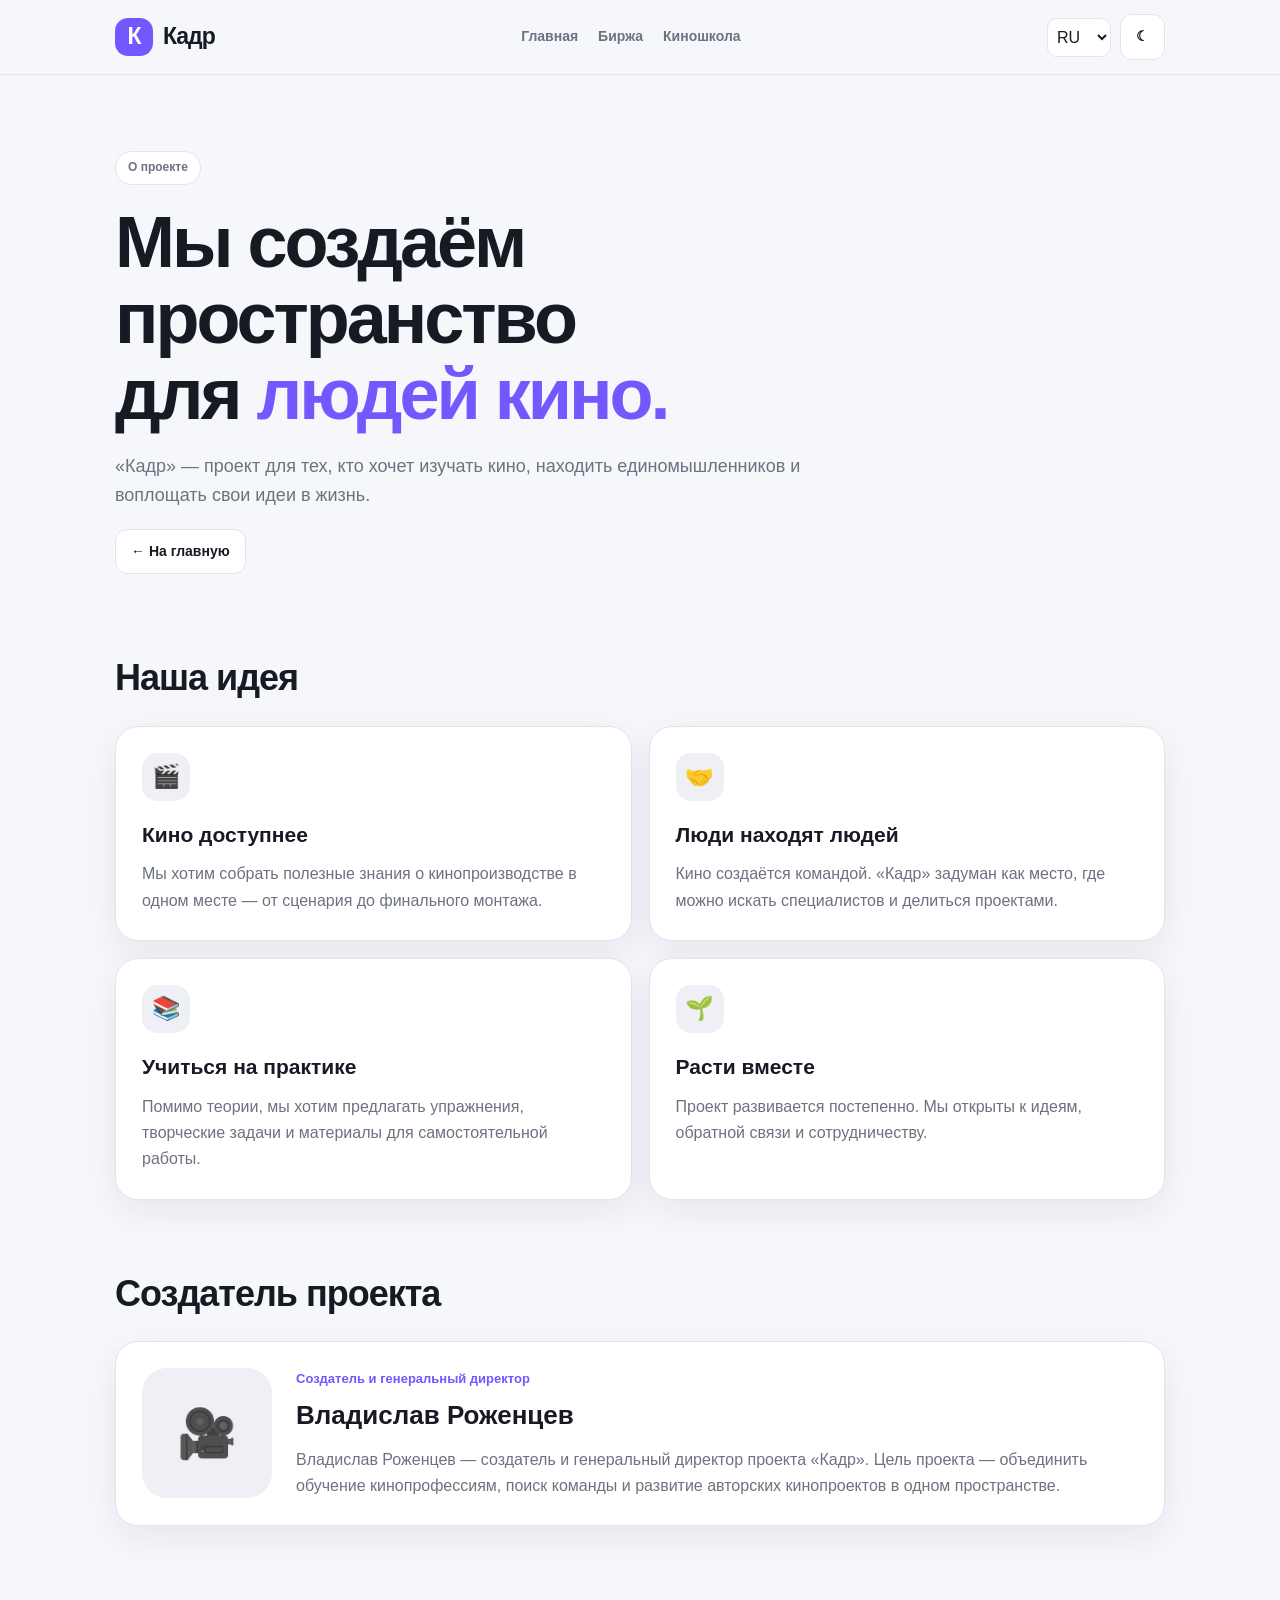
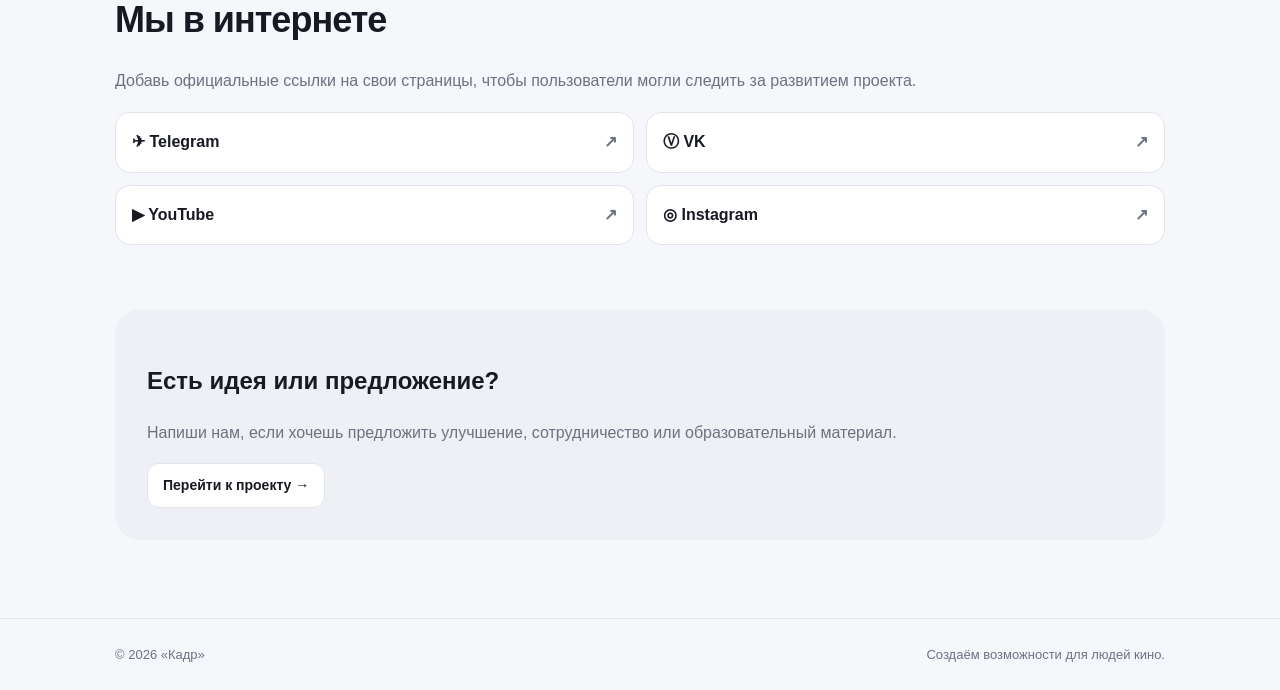
==== about.html @ e229cff6 "Create about.html" ====
<!DOCTYPE html>
<html lang="ru">
<head>
  <meta charset="UTF-8">
  <meta name="viewport" content="width=device-width, initial-scale=1.0">
  <meta name="theme-color" content="#f6f7fb">
  <meta name="description" content="Кадр — проект для людей, которые любят кино и хотят создавать его вместе.">
  <title>О проекте — Кадр</title>

  <style>
    :root {
      --bg: #f6f7fb;
      --surface: #fff;
      --surface2: #eef0f6;
      --text: #171923;
      --muted: #6c7280;
      --line: #e1e4ec;
      --accent: #7357ff;
      --shadow: 0 12px 35px rgba(29,32,50,.07);
    }

    body.dark {
      --bg: #111218;
      --surface: #1a1c25;
      --surface2: #242632;
      --text: #f5f5fa;
      --muted: #a5a8b8;
      --line: #303341;
      --accent: #a092ff;
      --shadow: 0 12px 35px rgba(0,0,0,.2);
    }

    * { box-sizing: border-box; }

    html { scroll-behavior: smooth; }

    body {
      margin: 0;
      background: var(--bg);
      color: var(--text);
      font-family: Inter, -apple-system, BlinkMacSystemFont, "Segoe UI",
        Roboto, Arial, sans-serif;
      line-height: 1.65;
      transition: background .2s, color .2s;
    }

    a { color: inherit; text-decoration: none; }

    button, select { font: inherit; cursor: pointer; }

    .container {
      width: min(1050px, calc(100% - 32px));
      margin: 0 auto;
    }

    header {
      position: sticky;
      top: 0;
      z-index: 10;
      background: var(--bg);
      border-bottom: 1px solid var(--line);
    }

    .nav {
      min-height: 74px;
      display: flex;
      justify-content: space-between;
      align-items: center;
      gap: 16px;
    }

    .brand {
      display: flex;
      align-items: center;
      gap: 10px;
      font-size: 23px;
      font-weight: 850;
      letter-spacing: -1px;
    }

    .brand-icon {
      display: grid;
      place-items: center;
      width: 38px;
      height: 38px;
      background: var(--accent);
      color: white;
      border-radius: 13px;
    }

    .nav-right {
      display: flex;
      align-items: center;
      gap: 9px;
    }

    .nav-links {
      display: flex;
      align-items: center;
      gap: 20px;
      color: var(--muted);
      font-size: 14px;
      font-weight: 650;
    }

    .nav-links a:hover, .social-link:hover { color: var(--accent); }

    .button {
      display: inline-flex;
      align-items: center;
      justify-content: center;
      gap: 7px;
      padding: 10px 15px;
      border: 1px solid var(--line);
      border-radius: 12px;
      background: var(--surface);
      color: var(--text);
      font-size: 14px;
      font-weight: 750;
    }

    .button:hover { border-color: var(--accent); }

    .language {
      max-width: 80px;
      padding: 9px 5px;
      background: var(--surface);
      color: var(--text);
      border: 1px solid var(--line);
      border-radius: 10px;
    }

    .hero { padding: 76px 0 48px; }

    .eyebrow {
      display: inline-block;
      padding: 6px 12px;
      border: 1px solid var(--line);
      background: var(--surface);
      border-radius: 100px;
      color: var(--muted);
      font-size: 12px;
      font-weight: 800;
    }

    h1 {
      margin: 19px 0;
      max-width: 800px;
      font-size: clamp(40px, 7vw, 72px);
      line-height: 1.06;
      letter-spacing: -3px;
    }

    .accent { color: var(--accent); }

    .lead {
      max-width: 690px;
      color: var(--muted);
      font-size: 18px;
    }

    section { padding: 26px 0 38px; }

    .section-title {
      margin: 0 0 18px;
      font-size: clamp(26px, 4vw, 36px);
      letter-spacing: -1px;
    }

    .grid {
      display: grid;
      grid-template-columns: repeat(2, minmax(0,1fr));
      gap: 17px;
    }

    .card {
      padding: 26px;
      border: 1px solid var(--line);
      border-radius: 23px;
      background: var(--surface);
      box-shadow: var(--shadow);
    }

    .card h3 { margin: 0 0 9px; font-size: 21px; }

    .card p {
      color: var(--muted);
      margin: 0;
    }

    .icon {
      display: grid;
      place-items: center;
      width: 48px;
      height: 48px;
      margin-bottom: 17px;
      border-radius: 15px;
      background: var(--surface2);
      font-size: 23px;
    }

    .founder {
      display: grid;
      grid-template-columns: 130px 1fr;
      gap: 24px;
      align-items: start;
    }

    .portrait-placeholder {
      display: grid;
      place-items: center;
      width: 130px;
      height: 130px;
      border-radius: 25px;
      background: var(--surface2);
      font-size: 48px;
    }

    .role {
      color: var(--accent);
      font-size: 13px;
      font-weight: 800;
    }

    .founder h3 { margin: 4px 0 10px; font-size: 26px; }

    .social-list {
      display: grid;
      grid-template-columns: repeat(2, minmax(0,1fr));
      gap: 12px;
      margin-top: 18px;
    }

    .social-link {
      display: flex;
      align-items: center;
      justify-content: space-between;
      gap: 12px;
      padding: 16px;
      border: 1px solid var(--line);
      border-radius: 15px;
      background: var(--surface);
      font-weight: 750;
      transition: border-color .2s;
    }

    .social-link:hover { border-color: var(--accent); }

    .social-link span:last-child { color: var(--muted); }

    .contact-box {
      padding: 32px;
      border-radius: 25px;
      background: var(--surface2);
    }

    .contact-box p { color: var(--muted); }

    footer {
      margin-top: 40px;
      padding: 25px 0;
      border-top: 1px solid var(--line);
      color: var(--muted);
      font-size: 13px;
    }

    .footer-row {
      display: flex;
      justify-content: space-between;
      flex-wrap: wrap;
      gap: 12px;
    }

    @media(max-width:720px) {
      .nav-links { display: none; }
      .hero { padding-top: 46px; }
      h1 { letter-spacing: -1.7px; }
      .grid { grid-template-columns: 1fr; }
      .founder { grid-template-columns: 1fr; }
      .social-list { grid-template-columns: 1fr; }
      .portrait-placeholder { width: 100px; height: 100px; }
      .card { padding: 21px; }
    }
  </style>
</head>

<body>
  <header>
    <div class="container nav">
      <a class="brand" href="index.html">
        <span class="brand-icon">К</span>
        <span>Кадр</span>
      </a>

      <nav class="nav-links">
        <a href="index.html" data-i18n="home">Главная</a>
        <a href="index.html#market" data-i18n="market">Биржа</a>
        <a href="academy.html" data-i18n="academy">Киношкола</a>
      </nav>

      <div class="nav-right">
        <select id="language" class="language" aria-label="Language">
          <option value="ru">RU</option>
          <option value="en">EN</option>
          <option value="zh">中文</option>
        </select>
        <button class="button" id="themeButton" aria-label="Change theme">☾</button>
      </div>
    </div>
  </header>

  <main>
    <section class="hero">
      <div class="container">
        <span class="eyebrow" data-i18n="eyebrow">О проекте</span>
        <h1 data-i18n="title">Мы создаём пространство<br>для <span class="accent">людей кино.</span></h1>
        <p class="lead" data-i18n="lead">
          «Кадр» — проект для тех, кто хочет изучать кино, находить единомышленников и воплощать свои идеи в жизнь.
        </p>
        <a href="index.html" class="button" data-i18n="back">← На главную</a>
      </div>
    </section>

    <section>
      <div class="container">
        <h2 class="section-title" data-i18n="missionTitle">Наша идея</h2>

        <div class="grid">
          <article class="card">
            <div class="icon">🎬</div>
            <h3 data-i18n="mission1Title">Кино доступнее</h3>
            <p data-i18n="mission1Text">
              Мы хотим собрать полезные знания о кинопроизводстве в одном месте — от сценария до финального монтажа.
            </p>
          </article>

          <article class="card">
            <div class="icon">🤝</div>
            <h3 data-i18n="mission2Title">Люди находят людей</h3>
            <p data-i18n="mission2Text">
              Кино создаётся командой. «Кадр» задуман как место, где можно искать специалистов и делиться проектами.
            </p>
          </article>

          <article class="card">
            <div class="icon">📚</div>
            <h3 data-i18n="mission3Title">Учиться на практике</h3>
            <p data-i18n="mission3Text">
              Помимо теории, мы хотим предлагать упражнения, творческие задачи и материалы для самостоятельной работы.
            </p>
          </article>

          <article class="card">
            <div class="icon">🌱</div>
            <h3 data-i18n="mission4Title">Расти вместе</h3>
            <p data-i18n="mission4Text">
              Проект развивается постепенно. Мы открыты к идеям, обратной связи и сотрудничеству.
            </p>
          </article>
        </div>
      </div>
    </section>

    <section>
      <div class="container">
        <h2 class="section-title" data-i18n="teamTitle">Создатель проекта</h2>

        <article class="card founder">
          <div class="portrait-placeholder" aria-hidden="true">🎥</div>

          <div>
            <div class="role" data-i18n="role">Создатель и генеральный директор</div>
            <h3>Владислав Роженцев</h3>
            <p data-i18n="founderText">
              Владислав Роженцев — создатель и генеральный директор проекта «Кадр». Цель проекта — объединить обучение кинопрофессиям, поиск команды и развитие авторских кинопроектов в одном пространстве.
            </p>
          </div>
        </article>
      </div>
    </section>

    <section>
      <div class="container">
        <h2 class="section-title" data-i18n="socialTitle">Мы в интернете</h2>
        <p style="color:var(--muted)" data-i18n="socialText">
          Добавь официальные ссылки на свои страницы, чтобы пользователи могли следить за развитием проекта.
        </p>

        <!-- ЗАМЕНИ ССЫЛКИ НИЖЕ НА СВОИ ОФИЦИАЛЬНЫЕ АККАУНТЫ -->
        <div class="social-list">
          <a class="social-link" href="https://t.me/rvkinos" target="_blank" rel="noopener noreferrer">
            <span>✈ Telegram</span><span>↗</span>
          </a>

          <a class="social-link" href="https://vk.com/" target="_blank" rel="noopener noreferrer">
            <span>Ⓥ VK</span><span>↗</span>
          </a>

          <a class="social-link" href="https://www.youtube.com/" target="_blank" rel="noopener noreferrer">
            <span>▶ YouTube</span><span>↗</span>
          </a>

          <a class="social-link" href="https://www.instagram.com/" target="_blank" rel="noopener noreferrer">
            <span>◎ Instagram</span><span>↗</span>
          </a>
        </div>
      </div>
    </section>

    <section>
      <div class="container">
        <div class="contact-box">
          <h2 data-i18n="contactTitle">Есть идея или предложение?</h2>
          <p data-i18n="contactText">
            Напиши нам, если хочешь предложить улучшение, сотрудничество или образовательный материал.
          </p>
          <a class="button" href="index.html" data-i18n="contactButton">Перейти к проекту →</a>
        </div>
      </div>
    </section>
  </main>

  <footer>
    <div class="container footer-row">
      <span>© <span id="year"></span> «Кадр»</span>
      <span data-i18n="footer">Создаём возможности для людей кино.</span>
    </div>
  </footer>

  <script>
    const translations = {
      ru: {
        home:"Главная", market:"Биржа", academy:"Киношкола",
        eyebrow:"О проекте",
        title:'Мы создаём пространство<br>для <span class="accent">людей кино.</span>',
        lead:"«Кадр» — проект для тех, кто хочет изучать кино, находить единомышленников и воплощать свои идеи в жизнь.",
        back:"← На главную",
        missionTitle:"Наша идея",
        mission1Title:"Кино доступнее",
        mission1Text:"Мы хотим собрать полезные знания о кинопроизводстве в одном месте — от сценария до финального монтажа.",
        mission2Title:"Люди находят людей",
        mission2Text:"Кино создаётся командой. «Кадр» задуман как место, где можно искать специалистов и делиться проектами.",
        mission3Title:"Учиться на практике",
        mission3Text:"Помимо теории, мы хотим предлагать упражнения, творческие задачи и материалы для самостоятельной работы.",
        mission4Title:"Расти вместе",
        mission4Text:"Проект развивается постепенно. Мы открыты к идеям, обратной связи и сотрудничеству.",
        teamTitle:"Создатель проекта",
        role:"Создатель и генеральный директор",
        founderText:"Владислав Роженцев — создатель и генеральный директор проекта «Кадр». Цель проекта — объединить обучение кинопрофессиям, поиск команды и развитие авторских кинопроектов в одном пространстве.",
        socialTitle:"Мы в интернете",
        socialText:"Добавь официальные ссылки на свои страницы, чтобы пользователи могли следить за развитием проекта.",
        contactTitle:"Есть идея или предложение?",
        contactText:"Напиши нам, если хочешь предложить улучшение, сотрудничество или образовательный материал.",
        contactButton:"Перейти к проекту →",
        footer:"Создаём возможности для людей кино."
      },
      en: {
        home:"Home", market:"Marketplace", academy:"Film Academy",
        eyebrow:"About the project",
        title:'A space made<br>for <span class="accent">filmmakers.</span>',
        lead:"Kadr is a project for people who want to learn filmmaking, meet collaborators, and bring their ideas to life.",
        back:"← Back home",
        missionTitle:"Our idea",
        mission1Title:"Make filmmaking accessible",
        mission1Text:"We want to bring useful filmmaking knowledge together in one place, from screenwriting to the final edit.",
        mission2Title:"People meet people",
        mission2Text:"Films are made by teams. Kadr aims to help people find specialists and share projects.",
        mission3Title:"Learn by doing",
        mission3Text:"Alongside theory, we want to offer exercises, creative challenges, and independent study materials.",
        mission4Title:"Grow together",
        mission4Text:"The project is growing step by step. We welcome ideas, feedback, and collaboration.",
        teamTitle:"Project creator",
        role:"Founder and CEO",
        founderText:"Vladislav Rozhentsev is the founder and CEO of Kadr. The project's goal is to bring film education, crew discovery, and independent filmmaking together in one space.",
        socialTitle:"Find us online",
        socialText:"Add your official social links so visitors can follow the project's development.",
        contactTitle:"Have an idea or suggestion?",
        contactText:"Get in touch if you want to suggest an improvement, collaborate, or contribute educational materials.",
        contactButton:"Explore the project →",
        footer:"Creating opportunities for filmmakers."
      },
      zh: {
        home:"首页", market:"项目市场", academy:"电影学院",
        eyebrow:"关于项目",
        title:'为<span class="accent">电影创作者</span><br>打造一个空间。',
        lead:"「Кадр」是一个帮助人们学习电影制作、寻找合作伙伴并实现创意的项目。",
        back:"← 返回首页",
        missionTitle:"我们的理念",
        mission1Title:"让电影制作更容易接触",
        mission1Text:"我们希望把电影制作知识汇集在一个地方，从剧本创作到最终剪辑。",
        mission2Title:"让创作者彼此连接",
        mission2Text:"电影需要团队。「Кадр」希望帮助用户寻找专业人才并分享项目。",
        mission3Title:"在实践中学习",
        mission3Text:"除了理论，我们还希望提供练习、创意任务和自学材料。",
        mission4Title:"共同成长",
        mission4Text:"项目将逐步发展。我们欢迎想法、反馈与合作。",
        teamTitle:"项目创始人",
        role:"创始人兼首席执行官",
        founderText:"弗拉迪斯拉夫·罗任采夫（Vladislav Rozhentsev）是「Кадр」的创始人兼首席执行官。项目旨在将电影教育、剧组招募和独立电影创作整合到一个空间。",
        socialTitle:"关注我们",
        socialText:"请添加你的官方社交媒体链接，让用户了解项目的最新发展。",
        contactTitle:"有想法或建议吗？",
        contactText:"欢迎提出改进建议、合作想法或教育内容。",
        contactButton:"了解项目 →",
        footer:"为电影创作者创造机会。"
      }
    };

    const $ = id => document.getElementById(id);

    function applyLanguage(lang) {
      document.documentElement.lang = lang;

      document.querySelectorAll("[data-i18n]").forEach(el => {
        const key = el.dataset.i18n;
        if (translations[lang][key]) {
          el.innerHTML = translations[lang][key];
        }
      });

      document.title = lang === "en"
        ? "About — Kadr"
        : lang === "zh"
          ? "关于项目 — Кадр"
          : "О проекте — Кадр";

      localStorage.setItem("kadr-language", lang);
    }

    const savedLanguage = localStorage.getItem("kadr-language") || "ru";
    $("language").value = translations[savedLanguage] ? savedLanguage : "ru";
    applyLanguage($("language").value);

    $("language").addEventListener("change", event => {
      applyLanguage(event.target.value);
    });

    function applyTheme(theme) {
      document.body.classList.toggle("dark", theme === "dark");
      $("themeButton").textContent = theme === "dark" ? "☀" : "☾";
      document.querySelector('meta[name="theme-color"]').content =
        theme === "dark" ? "#111218" : "#f6f7fb";
      localStorage.setItem("kadr-theme", theme);
    }

    applyTheme(localStorage.getItem("kadr-theme") || "light");

    $("themeButton").addEventListener("click", () => {
      applyTheme(document.body.classList.contains("dark") ? "light" : "dark");
    });

    $("year").textContent = new Date().getFullYear();
  </script>
</body>
</html>
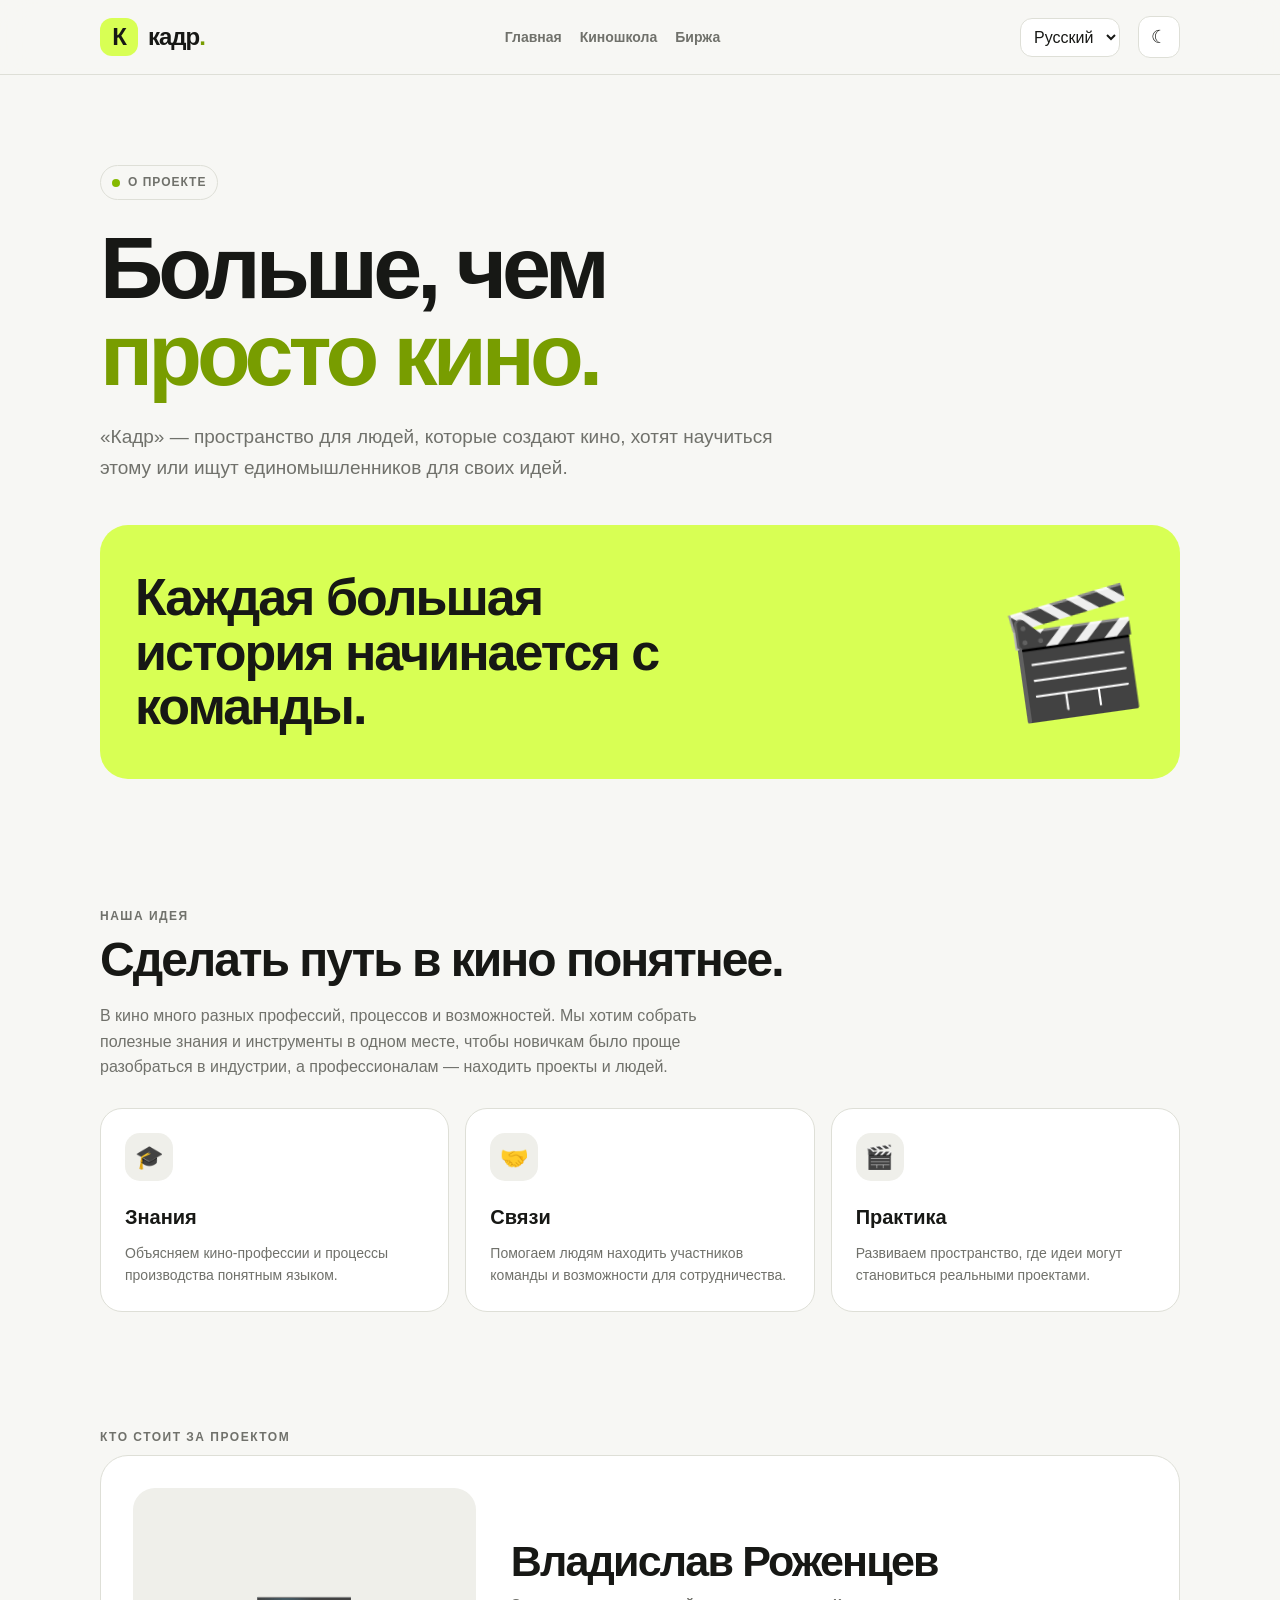
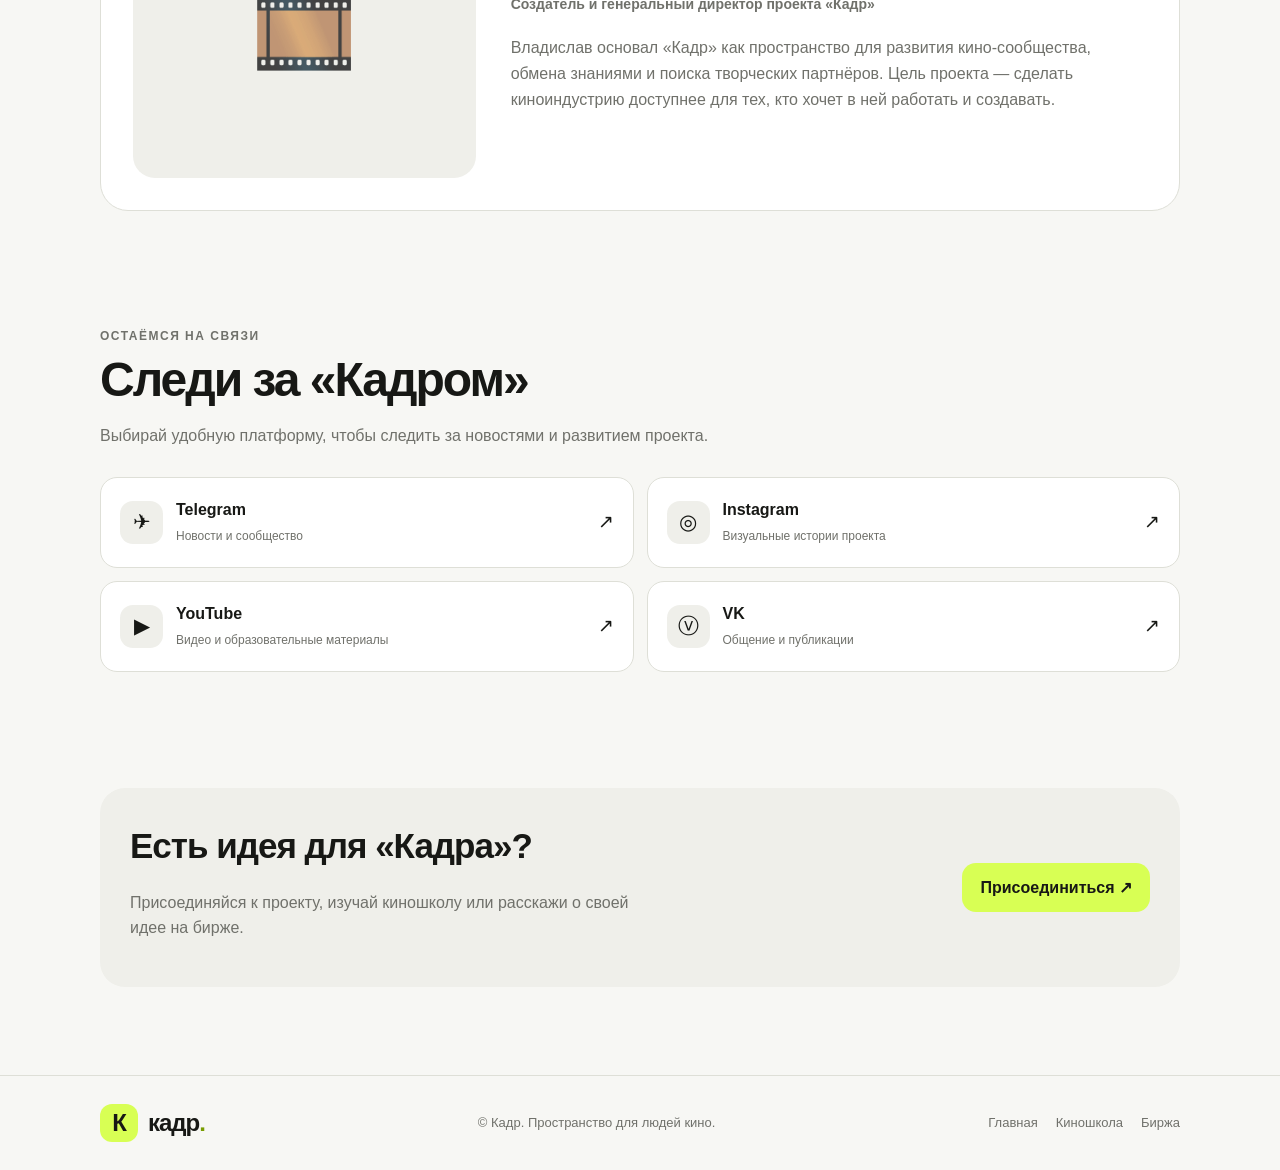
==== commit 331f29c6: "Update about.html" ====
--- a/about.html
+++ b/about.html
@@ -2,32 +2,34 @@
 <html lang="ru">
 <head>
   <meta charset="UTF-8">
-  <meta name="viewport" content="width=device-width, initial-scale=1.0">
-  <meta name="theme-color" content="#f6f7fb">
-  <meta name="description" content="Кадр — проект для людей, которые любят кино и хотят создавать его вместе.">
+  <meta name="viewport" content="width=device-width, initial-scale=1">
+  <meta name="theme-color" content="#f7f7f4">
+  <meta name="description" content="Кадр — пространство для людей кино. Узнай больше о проекте и его создателе.">
   <title>О проекте — Кадр</title>
 
   <style>
     :root {
-      --bg: #f6f7fb;
+      color-scheme: light;
+      --bg: #f7f7f4;
       --surface: #fff;
-      --surface2: #eef0f6;
-      --text: #171923;
-      --muted: #6c7280;
-      --line: #e1e4ec;
-      --accent: #7357ff;
-      --shadow: 0 12px 35px rgba(29,32,50,.07);
+      --surface-2: #efefea;
+      --text: #171815;
+      --muted: #70716b;
+      --border: #dedfd7;
+      --accent: #d8ff54;
+      --shadow: 0 12px 40px rgba(20, 24, 12, .06);
     }
 
     body.dark {
-      --bg: #111218;
-      --surface: #1a1c25;
-      --surface2: #242632;
-      --text: #f5f5fa;
-      --muted: #a5a8b8;
-      --line: #303341;
-      --accent: #a092ff;
-      --shadow: 0 12px 35px rgba(0,0,0,.2);
+      color-scheme: dark;
+      --bg: #151612;
+      --surface: #20211c;
+      --surface-2: #2a2b24;
+      --text: #f5f5ed;
+      --muted: #a5a69b;
+      --border: #393a32;
+      --accent: #d8ff54;
+      --shadow: 0 12px 40px rgba(0, 0, 0, .18);
     }
 
     * { box-sizing: border-box; }
@@ -40,271 +42,454 @@
       color: var(--text);
       font-family: Inter, -apple-system, BlinkMacSystemFont, "Segoe UI",
         Roboto, Arial, sans-serif;
-      line-height: 1.65;
-      transition: background .2s, color .2s;
+      line-height: 1.6;
+      transition: background .2s ease, color .2s ease;
     }
 
     a { color: inherit; text-decoration: none; }
 
-    button, select { font: inherit; cursor: pointer; }
+    button, select { font: inherit; }
+
+    button:focus-visible, a:focus-visible, select:focus-visible {
+      outline: 3px solid #8ab600;
+      outline-offset: 3px;
+    }
 
     .container {
-      width: min(1050px, calc(100% - 32px));
+      width: min(1080px, calc(100% - 40px));
       margin: 0 auto;
     }
 
-    header {
+    .topbar {
       position: sticky;
       top: 0;
       z-index: 10;
+      border-bottom: 1px solid var(--border);
       background: var(--bg);
-      border-bottom: 1px solid var(--line);
+      background: color-mix(in srgb, var(--bg) 92%, transparent);
+      backdrop-filter: blur(16px);
     }
 
     .nav {
       min-height: 74px;
       display: flex;
+      align-items: center;
       justify-content: space-between;
-      align-items: center;
-      gap: 16px;
+      gap: 20px;
     }
 
     .brand {
-      display: flex;
+      display: inline-flex;
       align-items: center;
       gap: 10px;
-      font-size: 23px;
-      font-weight: 850;
+      font-size: 24px;
+      font-weight: 900;
       letter-spacing: -1px;
     }
 
-    .brand-icon {
+    .brand-mark {
+      width: 38px;
+      height: 38px;
       display: grid;
       place-items: center;
-      width: 38px;
-      height: 38px;
+      border-radius: 12px;
       background: var(--accent);
-      color: white;
-      border-radius: 13px;
-    }
-
-    .nav-right {
+      color: #171815;
+    }
+
+    .accent { color: #789d00; }
+
+    body.dark .accent { color: var(--accent); }
+
+    .nav-links, .nav-actions {
       display: flex;
       align-items: center;
-      gap: 9px;
+      gap: 18px;
     }
 
     .nav-links {
-      display: flex;
-      align-items: center;
-      gap: 20px;
       color: var(--muted);
       font-size: 14px;
-      font-weight: 650;
-    }
-
-    .nav-links a:hover, .social-link:hover { color: var(--accent); }
-
-    .button {
-      display: inline-flex;
-      align-items: center;
-      justify-content: center;
-      gap: 7px;
-      padding: 10px 15px;
-      border: 1px solid var(--line);
+      font-weight: 700;
+    }
+
+    .nav-links a:hover { color: var(--text); }
+
+    .select-control, .icon-button {
+      border: 1px solid var(--border);
       border-radius: 12px;
       background: var(--surface);
       color: var(--text);
+    }
+
+    .select-control { padding: 9px; }
+
+    .icon-button {
+      width: 42px;
+      height: 42px;
+      cursor: pointer;
+      font-size: 18px;
+    }
+
+    .hero { padding: 90px 0 70px; }
+
+    .eyebrow {
+      display: inline-flex;
+      align-items: center;
+      gap: 8px;
+      padding: 7px 11px;
+      border: 1px solid var(--border);
+      border-radius: 99px;
+      color: var(--muted);
+      font-size: 12px;
+      font-weight: 800;
+      letter-spacing: 1px;
+      text-transform: uppercase;
+    }
+
+    .dot {
+      width: 8px;
+      height: 8px;
+      border-radius: 50%;
+      background: #85b900;
+    }
+
+    h1 {
+      max-width: 900px;
+      margin: 24px 0;
+      font-size: clamp(48px, 8vw, 88px);
+      line-height: .99;
+      letter-spacing: -5px;
+    }
+
+    .hero-description {
+      max-width: 680px;
+      color: var(--muted);
+      font-size: 19px;
+    }
+
+    .hero-art {
+      position: relative;
+      min-height: 240px;
+      display: flex;
+      align-items: center;
+      justify-content: space-between;
+      gap: 30px;
+      overflow: hidden;
+      margin-top: 42px;
+      padding: 35px;
+      border-radius: 28px;
+      background: var(--accent);
+      color: #171815;
+    }
+
+    .hero-art h2 {
+      max-width: 550px;
+      margin: 0;
+      font-size: clamp(30px, 5vw, 52px);
+      line-height: 1.05;
+      letter-spacing: -2px;
+    }
+
+    .hero-art-icon {
+      flex-shrink: 0;
+      font-size: clamp(65px, 10vw, 115px);
+      transform: rotate(-8deg);
+    }
+
+    .section { padding: 58px 0; }
+
+    .section-kicker {
+      margin: 0 0 8px;
+      color: var(--muted);
+      font-size: 12px;
+      font-weight: 850;
+      letter-spacing: 1.5px;
+      text-transform: uppercase;
+    }
+
+    h2.section-title {
+      margin: 0 0 16px;
+      font-size: clamp(32px, 5vw, 48px);
+      line-height: 1.1;
+      letter-spacing: -2px;
+    }
+
+    .section-intro {
+      max-width: 650px;
+      margin: 0;
+      color: var(--muted);
+    }
+
+    .values-grid {
+      display: grid;
+      grid-template-columns: repeat(3, minmax(0, 1fr));
+      gap: 16px;
+      margin-top: 28px;
+    }
+
+    .value-card {
+      padding: 24px;
+      border: 1px solid var(--border);
+      border-radius: 22px;
+      background: var(--surface);
+    }
+
+    .value-icon {
+      width: 48px;
+      height: 48px;
+      display: grid;
+      place-items: center;
+      margin-bottom: 20px;
+      border-radius: 15px;
+      background: var(--surface-2);
+      font-size: 23px;
+    }
+
+    .value-card h3 {
+      margin: 0 0 9px;
+      font-size: 20px;
+    }
+
+    .value-card p {
+      margin: 0;
+      color: var(--muted);
+      font-size: 14px;
+    }
+
+    .founder {
+      display: grid;
+      grid-template-columns: .7fr 1.3fr;
+      gap: 35px;
+      align-items: center;
+      padding: 32px;
+      border: 1px solid var(--border);
+      border-radius: 28px;
+      background: var(--surface);
+    }
+
+    .founder-portrait {
+      min-height: 290px;
+      display: grid;
+      place-items: center;
+      border-radius: 22px;
+      background: var(--surface-2);
+      font-size: 85px;
+    }
+
+    .founder h2 {
+      margin: 0 0 8px;
+      font-size: clamp(30px, 4vw, 43px);
+      line-height: 1.1;
+      letter-spacing: -1.8px;
+    }
+
+    .founder-role {
+      margin: 0 0 20px;
+      color: var(--muted);
       font-size: 14px;
       font-weight: 750;
     }
 
-    .button:hover { border-color: var(--accent); }
-
-    .language {
-      max-width: 80px;
-      padding: 9px 5px;
+    .founder-description {
+      color: var(--muted);
+    }
+
+    .social-grid {
+      display: grid;
+      grid-template-columns: repeat(2, minmax(0, 1fr));
+      gap: 13px;
+      margin-top: 28px;
+    }
+
+    .social-card {
+      display: flex;
+      align-items: center;
+      justify-content: space-between;
+      gap: 16px;
+      padding: 19px;
+      border: 1px solid var(--border);
+      border-radius: 17px;
       background: var(--surface);
-      color: var(--text);
-      border: 1px solid var(--line);
-      border-radius: 10px;
-    }
-
-    .hero { padding: 76px 0 48px; }
-
-    .eyebrow {
-      display: inline-block;
-      padding: 6px 12px;
-      border: 1px solid var(--line);
-      background: var(--surface);
-      border-radius: 100px;
-      color: var(--muted);
-      font-size: 12px;
-      font-weight: 800;
-    }
-
-    h1 {
-      margin: 19px 0;
-      max-width: 800px;
-      font-size: clamp(40px, 7vw, 72px);
-      line-height: 1.06;
-      letter-spacing: -3px;
-    }
-
-    .accent { color: var(--accent); }
-
-    .lead {
-      max-width: 690px;
-      color: var(--muted);
-      font-size: 18px;
-    }
-
-    section { padding: 26px 0 38px; }
-
-    .section-title {
-      margin: 0 0 18px;
-      font-size: clamp(26px, 4vw, 36px);
-      letter-spacing: -1px;
-    }
-
-    .grid {
-      display: grid;
-      grid-template-columns: repeat(2, minmax(0,1fr));
-      gap: 17px;
-    }
-
-    .card {
-      padding: 26px;
-      border: 1px solid var(--line);
-      border-radius: 23px;
-      background: var(--surface);
-      box-shadow: var(--shadow);
-    }
-
-    .card h3 { margin: 0 0 9px; font-size: 21px; }
-
-    .card p {
-      color: var(--muted);
-      margin: 0;
-    }
-
-    .icon {
+      transition: transform .15s ease, background .15s ease;
+    }
+
+    .social-card:hover {
+      transform: translateY(-2px);
+      background: var(--surface-2);
+    }
+
+    .social-left {
+      display: flex;
+      align-items: center;
+      gap: 13px;
+    }
+
+    .social-icon {
+      width: 43px;
+      height: 43px;
       display: grid;
       place-items: center;
-      width: 48px;
-      height: 48px;
-      margin-bottom: 17px;
-      border-radius: 15px;
-      background: var(--surface2);
-      font-size: 23px;
-    }
-
-    .founder {
-      display: grid;
-      grid-template-columns: 130px 1fr;
+      border-radius: 13px;
+      background: var(--surface-2);
+      font-size: 21px;
+    }
+
+    .social-name { font-weight: 850; }
+
+    .social-description {
+      color: var(--muted);
+      font-size: 12px;
+    }
+
+    .social-arrow { font-size: 19px; }
+
+    .contact-band {
+      display: flex;
+      align-items: center;
+      justify-content: space-between;
       gap: 24px;
-      align-items: start;
-    }
-
-    .portrait-placeholder {
-      display: grid;
-      place-items: center;
-      width: 130px;
-      height: 130px;
+      padding: 30px;
       border-radius: 25px;
-      background: var(--surface2);
-      font-size: 48px;
-    }
-
-    .role {
-      color: var(--accent);
-      font-size: 13px;
-      font-weight: 800;
-    }
-
-    .founder h3 { margin: 4px 0 10px; font-size: 26px; }
-
-    .social-list {
-      display: grid;
-      grid-template-columns: repeat(2, minmax(0,1fr));
-      gap: 12px;
-      margin-top: 18px;
-    }
-
-    .social-link {
+      background: var(--surface-2);
+    }
+
+    .contact-band h2 {
+      margin: 0;
+      font-size: clamp(25px, 4vw, 35px);
+      letter-spacing: -1px;
+    }
+
+    .contact-band p {
+      max-width: 520px;
+      color: var(--muted);
+    }
+
+    .button {
+      display: inline-flex;
+      align-items: center;
+      justify-content: center;
+      flex-shrink: 0;
+      min-height: 46px;
+      padding: 12px 18px;
+      border-radius: 14px;
+      background: var(--accent);
+      color: #171815;
+      font-weight: 850;
+    }
+
+    footer {
+      margin-top: 30px;
+      border-top: 1px solid var(--border);
+      padding: 28px 0;
+    }
+
+    .footer-content {
       display: flex;
       align-items: center;
-      justify-content: space-between;
-      gap: 12px;
-      padding: 16px;
-      border: 1px solid var(--line);
-      border-radius: 15px;
-      background: var(--surface);
-      font-weight: 750;
-      transition: border-color .2s;
-    }
-
-    .social-link:hover { border-color: var(--accent); }
-
-    .social-link span:last-child { color: var(--muted); }
-
-    .contact-box {
-      padding: 32px;
-      border-radius: 25px;
-      background: var(--surface2);
-    }
-
-    .contact-box p { color: var(--muted); }
-
-    footer {
-      margin-top: 40px;
-      padding: 25px 0;
-      border-top: 1px solid var(--line);
-      color: var(--muted);
-      font-size: 13px;
-    }
-
-    .footer-row {
-      display: flex;
       justify-content: space-between;
       flex-wrap: wrap;
-      gap: 12px;
-    }
-
-    @media(max-width:720px) {
-      .nav-links { display: none; }
-      .hero { padding-top: 46px; }
-      h1 { letter-spacing: -1.7px; }
-      .grid { grid-template-columns: 1fr; }
-      .founder { grid-template-columns: 1fr; }
-      .social-list { grid-template-columns: 1fr; }
-      .portrait-placeholder { width: 100px; height: 100px; }
-      .card { padding: 21px; }
+      gap: 16px;
+    }
+
+    .footer-note, .footer-links {
+      color: var(--muted);
+      font-size: 13px;
+    }
+
+    .footer-links {
+      display: flex;
+      flex-wrap: wrap;
+      gap: 18px;
+    }
+
+    @media (max-width: 760px) {
+      .nav {
+        flex-wrap: wrap;
+        padding: 10px 0;
+      }
+
+      .nav-links {
+        order: 3;
+        width: 100%;
+        justify-content: space-around;
+      }
+
+      .hero { padding: 55px 0 40px; }
+
+      h1 { letter-spacing: -3px; }
+
+      .hero-art { padding: 24px; }
+
+      .values-grid { grid-template-columns: 1fr; }
+
+      .founder {
+        grid-template-columns: 1fr;
+        padding: 20px;
+      }
+
+      .founder-portrait { min-height: 190px; }
+
+      .contact-band {
+        align-items: flex-start;
+        flex-direction: column;
+      }
+    }
+
+    @media (max-width: 480px) {
+      .container { width: calc(100% - 28px); }
+
+      .brand { font-size: 21px; }
+
+      .select-control {
+        max-width: 94px;
+        padding: 8px 4px;
+        font-size: 12px;
+      }
+
+      .hero-art {
+        min-height: 190px;
+        gap: 10px;
+      }
+
+      .hero-art-icon { font-size: 60px; }
+
+      .social-grid { grid-template-columns: 1fr; }
+
+      .section { padding: 40px 0; }
+    }
+
+    @media (prefers-reduced-motion: reduce) {
+      *, *::before, *::after {
+        scroll-behavior: auto !important;
+        transition: none !important;
+      }
     }
   </style>
 </head>
 
 <body>
-  <header>
+  <header class="topbar">
     <div class="container nav">
-      <a class="brand" href="index.html">
-        <span class="brand-icon">К</span>
-        <span>Кадр</span>
+      <a class="brand" href="index.html" aria-label="Кадр — главная">
+        <span class="brand-mark">К</span>
+        <span>кадр<span class="accent">.</span></span>
       </a>
 
-      <nav class="nav-links">
+      <nav class="nav-links" aria-label="Main navigation">
         <a href="index.html" data-i18n="home">Главная</a>
-        <a href="index.html#market" data-i18n="market">Биржа</a>
         <a href="academy.html" data-i18n="academy">Киношкола</a>
+        <a href="index.html#marketplace" data-i18n="market">Биржа</a>
       </nav>
 
-      <div class="nav-right">
-        <select id="language" class="language" aria-label="Language">
-          <option value="ru">RU</option>
-          <option value="en">EN</option>
+      <div class="nav-actions">
+        <select id="language" class="select-control" aria-label="Language">
+          <option value="ru">Русский</option>
+          <option value="en">English</option>
           <option value="zh">中文</option>
         </select>
-        <button class="button" id="themeButton" aria-label="Change theme">☾</button>
+        <button id="themeToggle" class="icon-button" type="button"
+          aria-label="Переключить тему">☾</button>
       </div>
     </div>
   </header>
@@ -312,244 +497,400 @@
   <main>
     <section class="hero">
       <div class="container">
-        <span class="eyebrow" data-i18n="eyebrow">О проекте</span>
-        <h1 data-i18n="title">Мы создаём пространство<br>для <span class="accent">людей кино.</span></h1>
-        <p class="lead" data-i18n="lead">
-          «Кадр» — проект для тех, кто хочет изучать кино, находить единомышленников и воплощать свои идеи в жизнь.
+        <span class="eyebrow">
+          <span class="dot"></span>
+          <span data-i18n="eyebrow">О проекте</span>
+        </span>
+
+        <h1>
+          <span data-i18n="heroLine1">Больше, чем</span><br>
+          <span class="accent" data-i18n="heroLine2">просто кино.</span>
+        </h1>
+
+        <p class="hero-description" data-i18n="heroDescription">
+          «Кадр» — пространство для людей, которые создают кино, хотят научиться этому
+          или ищут единомышленников для своих идей.
         </p>
-        <a href="index.html" class="button" data-i18n="back">← На главную</a>
+
+        <div class="hero-art">
+          <h2 data-i18n="artTitle">Каждая большая история начинается с команды.</h2>
+          <span class="hero-art-icon" aria-hidden="true">🎬</span>
+        </div>
       </div>
     </section>
 
-    <section>
+    <section class="section">
       <div class="container">
-        <h2 class="section-title" data-i18n="missionTitle">Наша идея</h2>
-
-        <div class="grid">
-          <article class="card">
-            <div class="icon">🎬</div>
-            <h3 data-i18n="mission1Title">Кино доступнее</h3>
-            <p data-i18n="mission1Text">
-              Мы хотим собрать полезные знания о кинопроизводстве в одном месте — от сценария до финального монтажа.
+        <p class="section-kicker" data-i18n="missionKicker">Наша идея</p>
+        <h2 class="section-title" data-i18n="missionTitle">Сделать путь в кино понятнее.</h2>
+        <p class="section-intro" data-i18n="missionText">
+          В кино много разных профессий, процессов и возможностей. Мы хотим собрать
+          полезные знания и инструменты в одном месте, чтобы новичкам было проще
+          разобраться в индустрии, а профессионалам — находить проекты и людей.
+        </p>
+
+        <div class="values-grid">
+          <article class="value-card">
+            <div class="value-icon" aria-hidden="true">🎓</div>
+            <h3 data-i18n="value1Title">Знания</h3>
+            <p data-i18n="value1Text">
+              Объясняем кино-профессии и процессы производства понятным языком.
             </p>
           </article>
 
-          <article class="card">
-            <div class="icon">🤝</div>
-            <h3 data-i18n="mission2Title">Люди находят людей</h3>
-            <p data-i18n="mission2Text">
-              Кино создаётся командой. «Кадр» задуман как место, где можно искать специалистов и делиться проектами.
+          <article class="value-card">
+            <div class="value-icon" aria-hidden="true">🤝</div>
+            <h3 data-i18n="value2Title">Связи</h3>
+            <p data-i18n="value2Text">
+              Помогаем людям находить участников команды и возможности для сотрудничества.
             </p>
           </article>
 
-          <article class="card">
-            <div class="icon">📚</div>
-            <h3 data-i18n="mission3Title">Учиться на практике</h3>
-            <p data-i18n="mission3Text">
-              Помимо теории, мы хотим предлагать упражнения, творческие задачи и материалы для самостоятельной работы.
-            </p>
-          </article>
-
-          <article class="card">
-            <div class="icon">🌱</div>
-            <h3 data-i18n="mission4Title">Расти вместе</h3>
-            <p data-i18n="mission4Text">
-              Проект развивается постепенно. Мы открыты к идеям, обратной связи и сотрудничеству.
+          <article class="value-card">
+            <div class="value-icon" aria-hidden="true">🎬</div>
+            <h3 data-i18n="value3Title">Практика</h3>
+            <p data-i18n="value3Text">
+              Развиваем пространство, где идеи могут становиться реальными проектами.
             </p>
           </article>
         </div>
       </div>
     </section>
 
-    <section>
+    <section class="section">
       <div class="container">
-        <h2 class="section-title" data-i18n="teamTitle">Создатель проекта</h2>
-
-        <article class="card founder">
-          <div class="portrait-placeholder" aria-hidden="true">🎥</div>
+        <p class="section-kicker" data-i18n="founderKicker">Кто стоит за проектом</p>
+
+        <article class="founder">
+          <div class="founder-portrait" aria-hidden="true">🎞️</div>
 
           <div>
-            <div class="role" data-i18n="role">Создатель и генеральный директор</div>
-            <h3>Владислав Роженцев</h3>
-            <p data-i18n="founderText">
-              Владислав Роженцев — создатель и генеральный директор проекта «Кадр». Цель проекта — объединить обучение кинопрофессиям, поиск команды и развитие авторских кинопроектов в одном пространстве.
+            <h2>Владислав Роженцев</h2>
+            <p class="founder-role" data-i18n="founderRole">
+              Создатель и генеральный директор проекта «Кадр»
+            </p>
+            <p class="founder-description" data-i18n="founderText">
+              Владислав основал «Кадр» как пространство для развития кино-сообщества,
+              обмена знаниями и поиска творческих партнёров. Цель проекта — сделать
+              киноиндустрию доступнее для тех, кто хочет в ней работать и создавать.
             </p>
           </div>
         </article>
       </div>
     </section>
 
-    <section>
+    <section class="section" id="socials">
       <div class="container">
-        <h2 class="section-title" data-i18n="socialTitle">Мы в интернете</h2>
-        <p style="color:var(--muted)" data-i18n="socialText">
-          Добавь официальные ссылки на свои страницы, чтобы пользователи могли следить за развитием проекта.
+        <p class="section-kicker" data-i18n="socialKicker">Остаёмся на связи</p>
+        <h2 class="section-title" data-i18n="socialTitle">Следи за «Кадром»</h2>
+        <p class="section-intro" data-i18n="socialDescription">
+          Выбирай удобную платформу, чтобы следить за новостями и развитием проекта.
         </p>
 
-        <!-- ЗАМЕНИ ССЫЛКИ НИЖЕ НА СВОИ ОФИЦИАЛЬНЫЕ АККАУНТЫ -->
-        <div class="social-list">
-          <a class="social-link" href="https://t.me/rvkinos" target="_blank" rel="noopener noreferrer">
-            <span>✈ Telegram</span><span>↗</span>
+        <!--
+          ЗАМЕНИ ссылки # на настоящие адреса страниц проекта.
+          Пока адреса не указаны, карточки показывают уведомление
+          вместо перехода на случайный или чужой аккаунт.
+        -->
+
+        <div class="social-grid">
+          <a class="social-card" href="#" data-social="telegram">
+            <span class="social-left">
+              <span class="social-icon" aria-hidden="true">✈</span>
+              <span>
+                <span class="social-name">Telegram</span><br>
+                <span class="social-description" data-i18n="telegramDescription">
+                  Новости и сообщество
+                </span>
+              </span>
+            </span>
+            <span class="social-arrow" aria-hidden="true">↗</span>
           </a>
 
-          <a class="social-link" href="https://vk.com/" target="_blank" rel="noopener noreferrer">
-            <span>Ⓥ VK</span><span>↗</span>
+          <a class="social-card" href="#" data-social="instagram">
+            <span class="social-left">
+              <span class="social-icon" aria-hidden="true">◎</span>
+              <span>
+                <span class="social-name">Instagram</span><br>
+                <span class="social-description" data-i18n="instagramDescription">
+                  Визуальные истории проекта
+                </span>
+              </span>
+            </span>
+            <span class="social-arrow" aria-hidden="true">↗</span>
           </a>
 
-          <a class="social-link" href="https://www.youtube.com/" target="_blank" rel="noopener noreferrer">
-            <span>▶ YouTube</span><span>↗</span>
+          <a class="social-card" href="#" data-social="youtube">
+            <span class="social-left">
+              <span class="social-icon" aria-hidden="true">▶</span>
+              <span>
+                <span class="social-name">YouTube</span><br>
+                <span class="social-description" data-i18n="youtubeDescription">
+                  Видео и образовательные материалы
+                </span>
+              </span>
+            </span>
+            <span class="social-arrow" aria-hidden="true">↗</span>
           </a>
 
-          <a class="social-link" href="https://www.instagram.com/" target="_blank" rel="noopener noreferrer">
-            <span>◎ Instagram</span><span>↗</span>
+          <a class="social-card" href="#" data-social="vk">
+            <span class="social-left">
+              <span class="social-icon" aria-hidden="true">ⓥ</span>
+              <span>
+                <span class="social-name">VK</span><br>
+                <span class="social-description" data-i18n="vkDescription">
+                  Общение и публикации
+                </span>
+              </span>
+            </span>
+            <span class="social-arrow" aria-hidden="true">↗</span>
           </a>
         </div>
       </div>
     </section>
 
-    <section>
+    <section class="section">
       <div class="container">
-        <div class="contact-box">
-          <h2 data-i18n="contactTitle">Есть идея или предложение?</h2>
-          <p data-i18n="contactText">
-            Напиши нам, если хочешь предложить улучшение, сотрудничество или образовательный материал.
-          </p>
-          <a class="button" href="index.html" data-i18n="contactButton">Перейти к проекту →</a>
+        <div class="contact-band">
+          <div>
+            <h2 data-i18n="contactTitle">Есть идея для «Кадра»?</h2>
+            <p data-i18n="contactText">
+              Присоединяйся к проекту, изучай киношколу или расскажи о своей идее на бирже.
+            </p>
+          </div>
+
+          <a class="button" href="index.html#account" data-i18n="contactButton">
+            Присоединиться ↗
+          </a>
         </div>
       </div>
     </section>
   </main>
 
   <footer>
-    <div class="container footer-row">
-      <span>© <span id="year"></span> «Кадр»</span>
-      <span data-i18n="footer">Создаём возможности для людей кино.</span>
+    <div class="container footer-content">
+      <a class="brand" href="index.html">
+        <span class="brand-mark">К</span>
+        <span>кадр<span class="accent">.</span></span>
+      </a>
+
+      <span class="footer-note" data-i18n="copyright">
+        © Кадр. Пространство для людей кино.
+      </span>
+
+      <div class="footer-links">
+        <a href="index.html" data-i18n="home">Главная</a>
+        <a href="academy.html" data-i18n="academy">Киношкола</a>
+        <a href="index.html#marketplace" data-i18n="market">Биржа</a>
+      </div>
     </div>
   </footer>
 
   <script>
-    const translations = {
+    "use strict";
+
+    /*
+      ВСТАВЬ НАСТОЯЩИЕ ССЫЛКИ НА СОЦСЕТИ НИЖЕ.
+      Например: telegram: "https://t.me/your_channel"
+      Оставь пустую строку, если страницы пока нет.
+    */
+    const SOCIAL_LINKS = {
+      telegram: "",
+      instagram: "",
+      youtube: "",
+      vk: ""
+    };
+
+    const dictionary = {
       ru: {
-        home:"Главная", market:"Биржа", academy:"Киношкола",
-        eyebrow:"О проекте",
-        title:'Мы создаём пространство<br>для <span class="accent">людей кино.</span>',
-        lead:"«Кадр» — проект для тех, кто хочет изучать кино, находить единомышленников и воплощать свои идеи в жизнь.",
-        back:"← На главную",
-        missionTitle:"Наша идея",
-        mission1Title:"Кино доступнее",
-        mission1Text:"Мы хотим собрать полезные знания о кинопроизводстве в одном месте — от сценария до финального монтажа.",
-        mission2Title:"Люди находят людей",
-        mission2Text:"Кино создаётся командой. «Кадр» задуман как место, где можно искать специалистов и делиться проектами.",
-        mission3Title:"Учиться на практике",
-        mission3Text:"Помимо теории, мы хотим предлагать упражнения, творческие задачи и материалы для самостоятельной работы.",
-        mission4Title:"Расти вместе",
-        mission4Text:"Проект развивается постепенно. Мы открыты к идеям, обратной связи и сотрудничеству.",
-        teamTitle:"Создатель проекта",
-        role:"Создатель и генеральный директор",
-        founderText:"Владислав Роженцев — создатель и генеральный директор проекта «Кадр». Цель проекта — объединить обучение кинопрофессиям, поиск команды и развитие авторских кинопроектов в одном пространстве.",
-        socialTitle:"Мы в интернете",
-        socialText:"Добавь официальные ссылки на свои страницы, чтобы пользователи могли следить за развитием проекта.",
-        contactTitle:"Есть идея или предложение?",
-        contactText:"Напиши нам, если хочешь предложить улучшение, сотрудничество или образовательный материал.",
-        contactButton:"Перейти к проекту →",
-        footer:"Создаём возможности для людей кино."
+        home: "Главная",
+        academy: "Киношкола",
+        market: "Биржа",
+        eyebrow: "О проекте",
+        heroLine1: "Больше, чем",
+        heroLine2: "просто кино.",
+        heroDescription: "«Кадр» — пространство для людей, которые создают кино, хотят научиться этому или ищут единомышленников для своих идей.",
+        artTitle: "Каждая большая история начинается с команды.",
+        missionKicker: "Наша идея",
+        missionTitle: "Сделать путь в кино понятнее.",
+        missionText: "В кино много разных профессий, процессов и возможностей. Мы хотим собрать полезные знания и инструменты в одном месте, чтобы новичкам было проще разобраться в индустрии, а профессионалам — находить проекты и людей.",
+        value1Title: "Знания",
+        value1Text: "Объясняем кино-профессии и процессы производства понятным языком.",
+        value2Title: "Связи",
+        value2Text: "Помогаем людям находить участников команды и возможности для сотрудничества.",
+        value3Title: "Практика",
+        value3Text: "Развиваем пространство, где идеи могут становиться реальными проектами.",
+        founderKicker: "Кто стоит за проектом",
+        founderRole: "Создатель и генеральный директор проекта «Кадр»",
+        founderText: "Владислав основал «Кадр» как пространство для развития кино-сообщества, обмена знаниями и поиска творческих партнёров. Цель проекта — сделать киноиндустрию доступнее для тех, кто хочет в ней работать и создавать.",
+        socialKicker: "Остаёмся на связи",
+        socialTitle: "Следи за «Кадром»",
+        socialDescription: "Выбирай удобную платформу, чтобы следить за новостями и развитием проекта.",
+        telegramDescription: "Новости и сообщество",
+        instagramDescription: "Визуальные истории проекта",
+        youtubeDescription: "Видео и образовательные материалы",
+        vkDescription: "Общение и публикации",
+        contactTitle: "Есть идея для «Кадра»?",
+        contactText: "Присоединяйся к проекту, изучай киношколу или расскажи о своей идее на бирже.",
+        contactButton: "Присоединиться ↗",
+        copyright: "© Кадр. Пространство для людей кино.",
+        themeLight: "Переключить на светлую тему",
+        themeDark: "Переключить на тёмную тему",
+        linkNotSet: "Ссылка на эту социальную сеть пока не добавлена."
       },
+
       en: {
-        home:"Home", market:"Marketplace", academy:"Film Academy",
-        eyebrow:"About the project",
-        title:'A space made<br>for <span class="accent">filmmakers.</span>',
-        lead:"Kadr is a project for people who want to learn filmmaking, meet collaborators, and bring their ideas to life.",
-        back:"← Back home",
-        missionTitle:"Our idea",
-        mission1Title:"Make filmmaking accessible",
-        mission1Text:"We want to bring useful filmmaking knowledge together in one place, from screenwriting to the final edit.",
-        mission2Title:"People meet people",
-        mission2Text:"Films are made by teams. Kadr aims to help people find specialists and share projects.",
-        mission3Title:"Learn by doing",
-        mission3Text:"Alongside theory, we want to offer exercises, creative challenges, and independent study materials.",
-        mission4Title:"Grow together",
-        mission4Text:"The project is growing step by step. We welcome ideas, feedback, and collaboration.",
-        teamTitle:"Project creator",
-        role:"Founder and CEO",
-        founderText:"Vladislav Rozhentsev is the founder and CEO of Kadr. The project's goal is to bring film education, crew discovery, and independent filmmaking together in one space.",
-        socialTitle:"Find us online",
-        socialText:"Add your official social links so visitors can follow the project's development.",
-        contactTitle:"Have an idea or suggestion?",
-        contactText:"Get in touch if you want to suggest an improvement, collaborate, or contribute educational materials.",
-        contactButton:"Explore the project →",
-        footer:"Creating opportunities for filmmakers."
+        home: "Home",
+        academy: "Film Academy",
+        market: "Marketplace",
+        eyebrow: "About the project",
+        heroLine1: "More than",
+        heroLine2: "just cinema.",
+        heroDescription: "Kadr is a space for people who make films, want to learn filmmaking, or are looking for creative collaborators.",
+        artTitle: "Every great story begins with a team.",
+        missionKicker: "Our idea",
+        missionTitle: "Make the path into film clearer.",
+        missionText: "Film brings together many careers, processes, and opportunities. We want to collect useful knowledge and tools in one place, helping newcomers understand the industry and professionals find projects and people.",
+        value1Title: "Knowledge",
+        value1Text: "We explain film careers and production processes in an accessible way.",
+        value2Title: "Connections",
+        value2Text: "We help people find crew members and opportunities to collaborate.",
+        value3Title: "Practice",
+        value3Text: "We are building a space where ideas can become real projects.",
+        founderKicker: "The person behind the project",
+        founderRole: "Founder and CEO of Kadr",
+        founderText: "Vladislav created Kadr as a space to develop the film community, share knowledge, and find creative partners. The project's goal is to make the film industry more accessible to people who want to work and create in it.",
+        socialKicker: "Stay connected",
+        socialTitle: "Follow Kadr",
+        socialDescription: "Choose your preferred platform to follow project updates and news.",
+        telegramDescription: "News and community",
+        instagramDescription: "Visual stories from the project",
+        youtubeDescription: "Videos and educational content",
+        vkDescription: "Community and updates",
+        contactTitle: "Have an idea for Kadr?",
+        contactText: "Join the project, explore the academy, or share your idea on the marketplace.",
+        contactButton: "Get involved ↗",
+        copyright: "© Kadr. A space for film people.",
+        themeLight: "Switch to light theme",
+        themeDark: "Switch to dark theme",
+        linkNotSet: "The link for this social network has not been added yet."
       },
+
       zh: {
-        home:"首页", market:"项目市场", academy:"电影学院",
-        eyebrow:"关于项目",
-        title:'为<span class="accent">电影创作者</span><br>打造一个空间。',
-        lead:"「Кадр」是一个帮助人们学习电影制作、寻找合作伙伴并实现创意的项目。",
-        back:"← 返回首页",
-        missionTitle:"我们的理念",
-        mission1Title:"让电影制作更容易接触",
-        mission1Text:"我们希望把电影制作知识汇集在一个地方，从剧本创作到最终剪辑。",
-        mission2Title:"让创作者彼此连接",
-        mission2Text:"电影需要团队。「Кадр」希望帮助用户寻找专业人才并分享项目。",
-        mission3Title:"在实践中学习",
-        mission3Text:"除了理论，我们还希望提供练习、创意任务和自学材料。",
-        mission4Title:"共同成长",
-        mission4Text:"项目将逐步发展。我们欢迎想法、反馈与合作。",
-        teamTitle:"项目创始人",
-        role:"创始人兼首席执行官",
-        founderText:"弗拉迪斯拉夫·罗任采夫（Vladislav Rozhentsev）是「Кадр」的创始人兼首席执行官。项目旨在将电影教育、剧组招募和独立电影创作整合到一个空间。",
-        socialTitle:"关注我们",
-        socialText:"请添加你的官方社交媒体链接，让用户了解项目的最新发展。",
-        contactTitle:"有想法或建议吗？",
-        contactText:"欢迎提出改进建议、合作想法或教育内容。",
-        contactButton:"了解项目 →",
-        footer:"为电影创作者创造机会。"
+        home: "首页",
+        academy: "电影学院",
+        market: "项目市场",
+        eyebrow: "关于项目",
+        heroLine1: "不止于",
+        heroLine2: "电影本身。",
+        heroDescription: "Kadr 是一个为电影创作者、电影学习者以及寻找创意伙伴的人打造的空间。",
+        artTitle: "每一个精彩故事都始于一个团队。",
+        missionKicker: "我们的理念",
+        missionTitle: "让进入电影行业的道路更清晰。",
+        missionText: "电影行业拥有多种职业、流程和机会。我们希望把有用的知识和工具汇集在一起，帮助新人了解行业，也帮助专业人士寻找项目与合作伙伴。",
+        value1Title: "知识",
+        value1Text: "用易于理解的方式介绍电影职业和制作流程。",
+        value2Title: "连接",
+        value2Text: "帮助创作者寻找团队成员和合作机会。",
+        value3Title: "实践",
+        value3Text: "打造一个让创意逐渐变成真实项目的空间。",
+        founderKicker: "项目创始人",
+        founderRole: "Kadr 创始人兼首席执行官",
+        founderText: "弗拉迪斯拉夫创立 Kadr，希望推动电影社区发展、促进知识交流并帮助创作者寻找合作伙伴。项目的目标是让更多希望参与电影创作的人能够接触并了解这个行业。",
+        socialKicker: "保持联系",
+        socialTitle: "关注 Kadr",
+        socialDescription: "选择你常用的平台，了解项目的最新动态。",
+        telegramDescription: "新闻与社区",
+        instagramDescription: "项目视觉故事",
+        youtubeDescription: "视频与教育内容",
+        vkDescription: "社区交流与动态",
+        contactTitle: "对 Kadr 有什么想法？",
+        contactText: "加入项目、探索电影学院，或在项目市场分享你的创意。",
+        contactButton: "加入我们 ↗",
+        copyright: "© Kadr. 电影人的创作空间。",
+        themeLight: "切换到浅色主题",
+        themeDark: "切换到深色主题",
+        linkNotSet: "此社交平台的链接尚未添加。"
       }
     };
 
-    const $ = id => document.getElementById(id);
-
-    function applyLanguage(lang) {
-      document.documentElement.lang = lang;
-
-      document.querySelectorAll("[data-i18n]").forEach(el => {
-        const key = el.dataset.i18n;
-        if (translations[lang][key]) {
-          el.innerHTML = translations[lang][key];
+    let language = "ru";
+
+    function translatePage(nextLanguage) {
+      language = dictionary[nextLanguage] ? nextLanguage : "ru";
+      document.documentElement.lang = language;
+      document.getElementById("language").value = language;
+
+      document.querySelectorAll("[data-i18n]").forEach((element) => {
+        const key = element.dataset.i18n;
+        if (dictionary[language][key]) {
+          element.textContent = dictionary[language][key];
         }
       });
 
-      document.title = lang === "en"
-        ? "About — Kadr"
-        : lang === "zh"
-          ? "关于项目 — Кадр"
-          : "О проекте — Кадр";
-
-      localStorage.setItem("kadr-language", lang);
-    }
+      updateThemeButton();
+    }
+
+    function setTheme(theme) {
+      const dark = theme === "dark";
+      document.body.classList.toggle("dark", dark);
+      localStorage.setItem("kadr-theme", dark ? "dark" : "light");
+      updateThemeButton();
+    }
+
+    function updateThemeButton() {
+      const dark = document.body.classList.contains("dark");
+      const button = document.getElementById("themeToggle");
+      button.textContent = dark ? "☀" : "☾";
+      button.title = dark
+        ? dictionary[language].themeLight
+        : dictionary[language].themeDark;
+      button.setAttribute("aria-label", button.title);
+    }
+
+    document.getElementById("language").addEventListener("change", (event) => {
+      translatePage(event.target.value);
+      localStorage.setItem("kadr-language", event.target.value);
+    });
+
+    document.getElementById("themeToggle").addEventListener("click", () => {
+      setTheme(document.body.classList.contains("dark") ? "light" : "dark");
+    });
+
+    document.querySelectorAll("[data-social]").forEach((link) => {
+      link.addEventListener("click", (event) => {
+        const key = link.dataset.social;
+        const url = SOCIAL_LINKS[key];
+
+        if (!url) {
+          event.preventDefault();
+          alert(dictionary[language].linkNotSet);
+          return;
+        }
+
+        try {
+          const parsed = new URL(url);
+          if (parsed.protocol !== "https:" && parsed.protocol !== "http:") {
+            event.preventDefault();
+            alert(dictionary[language].linkNotSet);
+            return;
+          }
+
+          link.href = parsed.href;
+          link.target = "_blank";
+          link.rel = "noopener noreferrer";
+        } catch {
+          event.preventDefault();
+          alert(dictionary[language].linkNotSet);
+        }
+      });
+    });
+
+    const savedTheme = localStorage.getItem("kadr-theme");
+    setTheme(savedTheme === "dark" ? "dark" : "light");
 
     const savedLanguage = localStorage.getItem("kadr-language") || "ru";
-    $("language").value = translations[savedLanguage] ? savedLanguage : "ru";
-    applyLanguage($("language").value);
-
-    $("language").addEventListener("change", event => {
-      applyLanguage(event.target.value);
-    });
-
-    function applyTheme(theme) {
-      document.body.classList.toggle("dark", theme === "dark");
-      $("themeButton").textContent = theme === "dark" ? "☀" : "☾";
-      document.querySelector('meta[name="theme-color"]').content =
-        theme === "dark" ? "#111218" : "#f6f7fb";
-      localStorage.setItem("kadr-theme", theme);
-    }
-
-    applyTheme(localStorage.getItem("kadr-theme") || "light");
-
-    $("themeButton").addEventListener("click", () => {
-      applyTheme(document.body.classList.contains("dark") ? "light" : "dark");
-    });
-
-    $("year").textContent = new Date().getFullYear();
+    translatePage(savedLanguage);
   </script>
 </body>
 </html>
